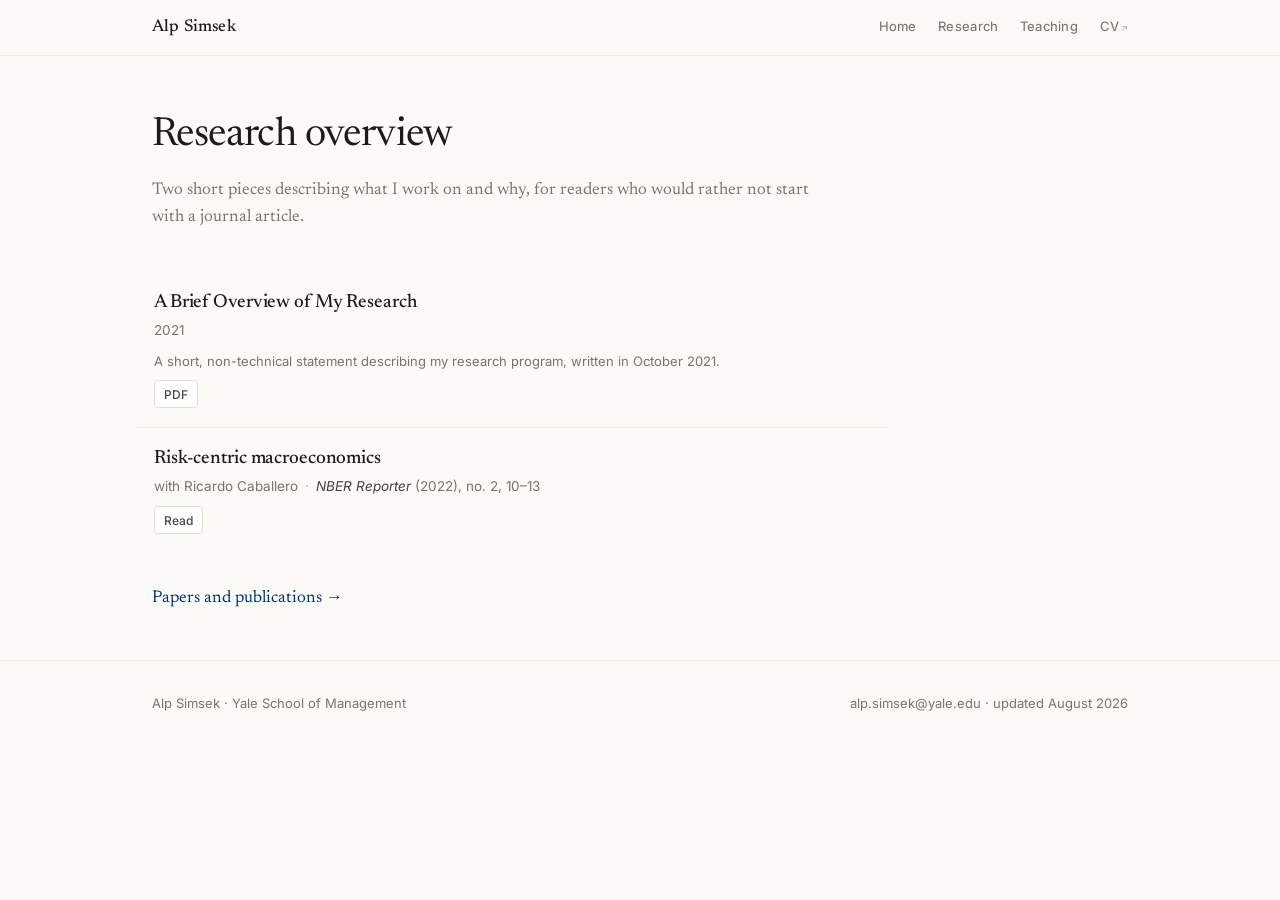
==== docs/overview.html @ 882c56d6 "Rework research page structure and add a research overview page - Three jump chips instead of four: " ====
<!doctype html>
<html lang="en">
<head>
<meta charset="utf-8">
<meta name="viewport" content="width=device-width, initial-scale=1">
<title>Research overview — Alp Simsek</title>
<meta name="description" content="Short non-technical pieces describing the research program of Alp Simsek.">
<meta name="author" content="Alp Simsek">
<meta property="og:title" content="Research overview — Alp Simsek">
<meta property="og:description" content="Short non-technical pieces describing the research program of Alp Simsek.">
<meta property="og:type" content="website">
<meta property="og:url" content="https://alpsimsek.org/overview.html">
<link rel="canonical" href="https://alpsimsek.org/overview.html">
<link rel="preconnect" href="https://fonts.googleapis.com">
<link rel="preconnect" href="https://fonts.gstatic.com" crossorigin>
<link rel="stylesheet" href="https://fonts.googleapis.com/css2?family=Inter:wght@400;450;500;600&family=Newsreader:ital,opsz,wght@0,6..72,300..600;1,6..72,300..600&display=swap">
<link rel="stylesheet" href="assets/style.css">
<link rel="icon" href="data:image/svg+xml,<svg xmlns=%22http://www.w3.org/2000/svg%22 viewBox=%220 0 100 100%22><text y=%22.9em%22 font-size=%2290%22 font-family=%22Georgia,serif%22>A</text></svg>">
</head>
<body>

<header class="site-header">
  <div class="wrap">
    <a class="brand" href="index.html">Alp Simsek</a>
    <nav class="site-nav"><a href="index.html">Home</a><a href="research.html">Research</a><a href="teaching.html">Teaching</a><a href="https://www.dropbox.com/s/v7c8ki8d0lcqtub/simsekCV.pdf?dl=0">CV<span class="ext">↗</span></a></nav>
  </div>
</header>

<main>

<div class="wrap">
  <h1 class="page-title">Research overview</h1>
  <p class="page-intro">Two short pieces describing what I work on and why,
     for readers who would rather not start with a journal article.</p>
  <ul class="papers">
<li class="paper">
  <p class="paper-title"><a href="https://www.dropbox.com/s/bnaxsffk120bpgu/professionalStatementPublic.pdf?dl=0">A Brief Overview of My Research</a></p>
  <p class="paper-meta">2021</p>
  <p class="paper-note">A short, non-technical statement describing my research program, written in October 2021.</p>
  <div class="paper-links"><a href="https://www.dropbox.com/s/bnaxsffk120bpgu/professionalStatementPublic.pdf?dl=0">PDF</a></div>
</li>
<li class="paper">
  <p class="paper-title"><a href="https://www.nber.org/reporter/2022number2/risk-centric-macroeconomics">Risk-centric macroeconomics</a></p>
  <p class="paper-meta">with Ricardo Caballero<span class="dot">·</span><span class="outlet">NBER Reporter</span> (2022), no. 2, 10–13</p>
  <div class="paper-links"><a href="https://www.nber.org/reporter/2022number2/risk-centric-macroeconomics">Read</a></div>
</li>
</ul>
  <p style="margin-top:2rem"><a href="research.html">Papers and publications &rarr;</a></p>
</div>

</main>

<footer class="site-footer">
  <div class="wrap">
    <span>Alp Simsek · Yale School of Management</span>
    <span><a href="mailto:alp.simsek@yale.edu">alp.simsek@yale.edu</a> · updated August 2026</span>
  </div>
</footer>

</body>
</html>
---- docs/assets/style.css ----
/* ==========================================================================
   Alp Simsek — personal site
   Hand-written CSS. No frameworks, no build step beyond build.py.
   ========================================================================== */

/* ---------- tokens: light (default) ---------- */
:root {
  --bg:        #fbfaf7;
  --bg-tint:   #f4f1ea;
  --surface:   #ffffff;
  --ink:       #1c1b19;
  --ink-soft:  #45423e;
  --muted:     #7a746c;
  --rule:      #e4dfd5;
  --rule-soft: #eeeae2;
  --accent:    #00356b;   /* Yale blue */
  --accent-2:  #0b5c8a;
  --pill-bg:   #ffffff;
  --pill-ink:  #4a4640;
  --shadow:    0 1px 2px rgba(28,27,25,.05), 0 8px 24px -16px rgba(28,27,25,.28);

  --serif: "Newsreader", Charter, "Iowan Old Style", Georgia, "Times New Roman", serif;
  --sans:  "Inter", -apple-system, BlinkMacSystemFont, "Segoe UI", Helvetica, Arial, sans-serif;

  --measure: 42rem;
  --page:    64rem;
}

@media (prefers-color-scheme: dark) {
  :root:not([data-theme="light"]) {
    --bg:        #14151a;
    --bg-tint:   #1a1c22;
    --surface:   #1b1d23;
    --ink:       #eae7e2;
    --ink-soft:  #c6c2bb;
    --muted:     #948e85;
    --rule:      #2c2f37;
    --rule-soft: #24272e;
    --accent:    #8fb8dd;
    --accent-2:  #a9cbe8;
    --pill-bg:   #1f2228;
    --pill-ink:  #bdb8b0;
    --shadow:    0 1px 2px rgba(0,0,0,.4), 0 8px 24px -16px rgba(0,0,0,.7);
  }
}

:root[data-theme="dark"] {
  --bg:        #14151a;
  --bg-tint:   #1a1c22;
  --surface:   #1b1d23;
  --ink:       #eae7e2;
  --ink-soft:  #c6c2bb;
  --muted:     #948e85;
  --rule:      #2c2f37;
  --rule-soft: #24272e;
  --accent:    #8fb8dd;
  --accent-2:  #a9cbe8;
  --pill-bg:   #1f2228;
  --pill-ink:  #bdb8b0;
  --shadow:    0 1px 2px rgba(0,0,0,.4), 0 8px 24px -16px rgba(0,0,0,.7);
}

/* ---------- base ---------- */
* { box-sizing: border-box; }

html { -webkit-text-size-adjust: 100%; scroll-behavior: smooth; }

body {
  margin: 0;
  background: var(--bg);
  color: var(--ink);
  font-family: var(--serif);
  font-size: 1.0625rem;
  line-height: 1.62;
  font-optical-sizing: auto;
  -webkit-font-smoothing: antialiased;
  text-rendering: optimizeLegibility;
}

a { color: var(--accent); text-decoration: none; }
a:hover { color: var(--accent-2); text-decoration: underline; text-underline-offset: .18em; }

p { margin: 0 0 1em; }
em { font-style: italic; }
img { max-width: 100%; display: block; }

::selection { background: color-mix(in srgb, var(--accent) 18%, transparent); }

/* ---------- layout ---------- */
.wrap { max-width: var(--page); margin: 0 auto; padding: 0 1.5rem; }
.col  { max-width: var(--measure); }

/* ---------- header ---------- */
.site-header {
  position: sticky; top: 0; z-index: 20;
  background: color-mix(in srgb, var(--bg) 88%, transparent);
  backdrop-filter: saturate(1.4) blur(10px);
  -webkit-backdrop-filter: saturate(1.4) blur(10px);
  border-bottom: 1px solid var(--rule-soft);
}
.site-header .wrap {
  display: flex; align-items: baseline; justify-content: space-between;
  gap: 1.5rem; padding-top: .85rem; padding-bottom: .85rem;
}
.brand {
  font-family: var(--serif);
  font-size: 1.0625rem; font-weight: 500; letter-spacing: .01em;
  color: var(--ink);
}
.brand:hover { text-decoration: none; color: var(--accent); }

nav.site-nav { display: flex; gap: 1.35rem; flex-wrap: wrap; }
nav.site-nav a {
  font-family: var(--sans);
  font-size: .8125rem; font-weight: 450; letter-spacing: .02em;
  color: var(--muted);
  padding-bottom: 2px;
  border-bottom: 1px solid transparent;
}
nav.site-nav a:hover { color: var(--ink); text-decoration: none; border-bottom-color: var(--rule); }
nav.site-nav a[aria-current="page"] { color: var(--ink); border-bottom-color: var(--accent); }
nav.site-nav a .ext { font-size: .7em; opacity: .55; margin-left: .18em; }

/* ---------- hero ---------- */
.hero { padding: 3.75rem 0 2.5rem; }
.hero-grid {
  display: grid;
  grid-template-columns: minmax(0, 1fr) 15rem;
  gap: 3rem;
  align-items: start;
}
.hero h1 {
  font-family: var(--serif);
  font-size: clamp(2.1rem, 1.3rem + 2.6vw, 3.1rem);
  font-weight: 400;
  line-height: 1.08;
  letter-spacing: -.018em;
  margin: 0 0 .55rem;
}
.hero .role {
  font-family: var(--sans);
  font-size: .9375rem; font-weight: 450;
  color: var(--ink-soft);
  margin: 0 0 .25rem;
}
.hero .role .sep { color: var(--rule); margin: 0 .5rem; }
.hero .tagline {
  font-size: 1.0625rem; color: var(--muted); font-style: italic;
  margin: 0 0 1.75rem;
}

.portrait {
  width: 100%;
  height: auto;          /* beat the img height attribute so aspect-ratio wins */
  aspect-ratio: 4 / 5;
  object-fit: cover;
  object-position: 50% 14%;
  border-radius: 3px;
  box-shadow: var(--shadow);
  filter: saturate(.96);
}

/* ---------- prose ---------- */
.prose { max-width: var(--measure); }
.prose p { color: var(--ink-soft); }
.prose p:last-child { margin-bottom: 0; }

/* ---------- quick links ---------- */
.quicklinks { display: flex; flex-wrap: wrap; gap: .5rem; margin: 1.75rem 0 0; }
.quicklinks a {
  font-family: var(--sans);
  font-size: .8125rem; font-weight: 500; letter-spacing: .01em;
  color: var(--ink);
  background: var(--pill-bg);
  border: 1px solid var(--rule);
  border-radius: 999px;
  padding: .4rem .9rem;
  transition: border-color .15s ease, transform .15s ease;
}
.quicklinks a:hover {
  text-decoration: none;
  border-color: var(--accent);
  color: var(--accent);
  transform: translateY(-1px);
}

/* ---------- roles list under portrait ---------- */
.sidecard {
  font-family: var(--sans);
  font-size: .8125rem;
  line-height: 1.6;
  color: var(--muted);
  margin-top: 1rem;
}
.sidecard li { margin-bottom: .5rem; list-style: none; }
.sidecard ul { margin: 0; padding: 0; }
.sidecard em { font-style: italic; }

/* ---------- section headings ---------- */
.section { padding: 2.5rem 0; border-top: 1px solid var(--rule-soft); }
.section:first-of-type { border-top: 0; }

h2.section-title {
  font-family: var(--sans);
  font-size: .75rem;
  font-weight: 600;
  letter-spacing: .1em;
  text-transform: uppercase;
  color: var(--muted);
  margin: 0 0 1.75rem;
}

h3.group-title {
  max-width: 46rem;
  font-family: var(--serif);
  font-size: 1.25rem; font-weight: 500; letter-spacing: -.005em;
  margin: 2.75rem 0 1.25rem;
  padding-bottom: .4rem;
  border-bottom: 1px solid var(--rule);
}
h3.group-title:first-child { margin-top: 0; }

.page-title {
  font-family: var(--serif);
  font-size: clamp(1.9rem, 1.4rem + 1.6vw, 2.5rem);
  font-weight: 400; letter-spacing: -.015em;
  margin: 3rem 0 .5rem;
}
.page-intro { color: var(--muted); max-width: var(--measure); margin: 0 0 2.5rem; }

/* ---------- paper list ---------- */
.papers { list-style: none; margin: 0; padding: 0; max-width: 46rem; }

.paper {
  padding: 1.15rem 0 1.15rem 1.1rem;
  margin-left: -1.1rem;
  border-bottom: 1px solid var(--rule-soft);
  border-left: 2px solid transparent;
  transition: border-left-color .18s ease, background .18s ease;
}
.paper:last-child { border-bottom: 0; }
.paper:hover { border-left-color: var(--accent); background: var(--bg-tint); }

.paper-title {
  font-family: var(--serif);
  font-size: 1.1875rem;
  font-weight: 500;
  line-height: 1.32;
  letter-spacing: -.006em;
  margin: 0 0 .3rem;
  color: var(--ink);
}
.paper-title a { color: inherit; }
.paper-title a:hover { color: var(--accent); text-decoration: none; }

.paper-meta {
  font-family: var(--sans);
  font-size: .84375rem;
  color: var(--muted);
  margin: 0 0 .55rem;
}
.paper-meta .outlet { font-style: italic; color: var(--ink-soft); }
.paper-meta .dot { margin: 0 .45rem; opacity: .5; }

.paper-note {
  font-family: var(--sans);
  font-size: .8125rem;
  color: var(--muted);
  margin: 0 0 .55rem;
}
.paper-note em { font-style: italic; }

/* link pills */
.paper-links { display: flex; flex-wrap: wrap; gap: .35rem; align-items: center; }
.paper-links a, .abstract-toggle {
  font-family: var(--sans);
  font-size: .75rem; font-weight: 500; letter-spacing: .015em;
  color: var(--pill-ink);
  background: var(--pill-bg);
  border: 1px solid var(--rule);
  border-radius: 4px;
  padding: .2rem .55rem;
  white-space: nowrap;
  transition: border-color .15s ease, color .15s ease;
}
.paper-links a:hover { color: var(--accent); border-color: var(--accent); text-decoration: none; }

/* abstract disclosure */
details.abstract { margin-top: .55rem; }
details.abstract > summary {
  list-style: none;
  display: inline-block;
  cursor: pointer;
  font-family: var(--sans);
  font-size: .75rem; font-weight: 500; letter-spacing: .015em;
  color: var(--pill-ink);
  background: var(--pill-bg);
  border: 1px solid var(--rule);
  border-radius: 4px;
  padding: .2rem .55rem;
  user-select: none;
  transition: border-color .15s ease, color .15s ease;
}
details.abstract > summary::-webkit-details-marker { display: none; }
details.abstract > summary:hover { color: var(--accent); border-color: var(--accent); }
details.abstract > summary::after { content: " ＋"; font-size: .8em; opacity: .6; }
details.abstract[open] > summary::after { content: " －"; }
details.abstract[open] > summary { color: var(--accent); border-color: var(--accent); }
.abstract-body {
  margin-top: .85rem;
  padding-left: .9rem;
  border-left: 2px solid var(--rule);
  font-size: .96875rem;
  line-height: 1.6;
  color: var(--ink-soft);
  max-width: var(--measure);
}

/* keep the abstract row on its own line under the pills */
.paper-actions { display: flex; flex-wrap: wrap; gap: .35rem; align-items: center; }

/* ---------- teaching ---------- */
.courses { list-style: none; margin: 0; padding: 0; }
.course {
  display: grid;
  grid-template-columns: 7.5rem minmax(0,1fr);
  gap: 1rem;
  padding: .85rem 0;
  border-bottom: 1px solid var(--rule-soft);
}
.course:last-child { border-bottom: 0; }
.course .code {
  font-family: var(--sans);
  font-size: .8125rem; font-weight: 500;
  color: var(--muted);
  padding-top: .18rem;
}
.course .name { font-size: 1.0625rem; font-weight: 500; margin: 0 0 .15rem; }
.course .detail { font-family: var(--sans); font-size: .8125rem; color: var(--muted); }
.course .detail a { font-size: inherit; }

.students-group { margin-bottom: 2rem; }
.students-group h4 {
  font-family: var(--sans);
  font-size: .8125rem; font-weight: 600; letter-spacing: .02em;
  color: var(--ink);
  margin: 0 0 .5rem;
}
.students-group p { color: var(--ink-soft); margin: 0; }

/* ---------- honors ---------- */
.honors { list-style: none; margin: 0; padding: 0; max-width: var(--measure); }
.honors li {
  padding: .45rem 0 .45rem 1.1rem;
  position: relative;
  color: var(--ink-soft);
  font-size: 1rem;
}
.honors li::before {
  content: "";
  position: absolute; left: 0; top: 1.05em;
  width: .35rem; height: 1px; background: var(--muted);
}

/* ---------- contact ---------- */
.contact-grid {
  display: grid;
  grid-template-columns: repeat(auto-fit, minmax(14rem, 1fr));
  gap: 2rem;
  max-width: var(--measure);
}
.contact-grid h4 {
  font-family: var(--sans);
  font-size: .75rem; font-weight: 600; letter-spacing: .08em; text-transform: uppercase;
  color: var(--muted);
  margin: 0 0 .5rem;
}
.contact-grid p { color: var(--ink-soft); margin: 0; }

/* ---------- footer ---------- */
.site-footer {
  border-top: 1px solid var(--rule-soft);
  margin-top: 3rem;
  padding: 2rem 0 3rem;
  font-family: var(--sans);
  font-size: .8125rem;
  color: var(--muted);
}
.site-footer .wrap { display: flex; justify-content: space-between; gap: 1.5rem; flex-wrap: wrap; }
.site-footer a { color: var(--muted); }
.site-footer a:hover { color: var(--accent); }

/* ---------- responsive ---------- */
@media (max-width: 46rem) {
  .hero { padding: 2.25rem 0 1.5rem; }
  .hero-grid { grid-template-columns: 1fr; gap: 1.75rem; }
  .portrait-wrap { max-width: 11rem; }
  .course { grid-template-columns: 1fr; gap: .1rem; }
  .course .code { padding-top: 0; }
  .site-header .wrap { flex-direction: column; align-items: flex-start; gap: .5rem; }
  nav.site-nav { gap: 1.1rem; }
}

@media (prefers-reduced-motion: reduce) {
  html { scroll-behavior: auto; }
  * { transition: none !important; }
}

/* ---------- print ---------- */
@media print {
  .site-header, .site-footer, .quicklinks { display: none; }
  body { background: #fff; color: #000; }
  details.abstract[open] > summary { display: none; }
}

/* ---------- in-page jump nav (research) ---------- */
.jumps {
  display: flex; flex-wrap: wrap; gap: .4rem;
  max-width: 46rem;
  margin: 0 0 2.5rem;
  padding-bottom: 1.75rem;
  border-bottom: 1px solid var(--rule-soft);
}
.jumps a {
  font-family: var(--sans);
  font-size: .75rem; font-weight: 500; letter-spacing: .015em;
  color: var(--pill-ink);
  background: var(--pill-bg);
  border: 1px solid var(--rule);
  border-radius: 999px;
  padding: .25rem .7rem;
  transition: border-color .15s ease, color .15s ease;
}
.jumps a:hover { color: var(--accent); border-color: var(--accent); text-decoration: none; }

/* offset anchors so the sticky header doesn't cover the heading */
h3.group-title { scroll-margin-top: 5rem; }

/* keep teaching content on the same measure as the paper lists */
.courses, .students-group, .honors { max-width: 46rem; }

/* ---------- subheading inside a research group ---------- */
h4.subgroup-title {
  font-family: var(--sans);
  font-size: .75rem;
  font-weight: 600;
  letter-spacing: .08em;
  text-transform: uppercase;
  color: var(--muted);
  max-width: 46rem;
  margin: 2rem 0 .75rem;
}
h4.subgroup-title:first-of-type { margin-top: 0; }
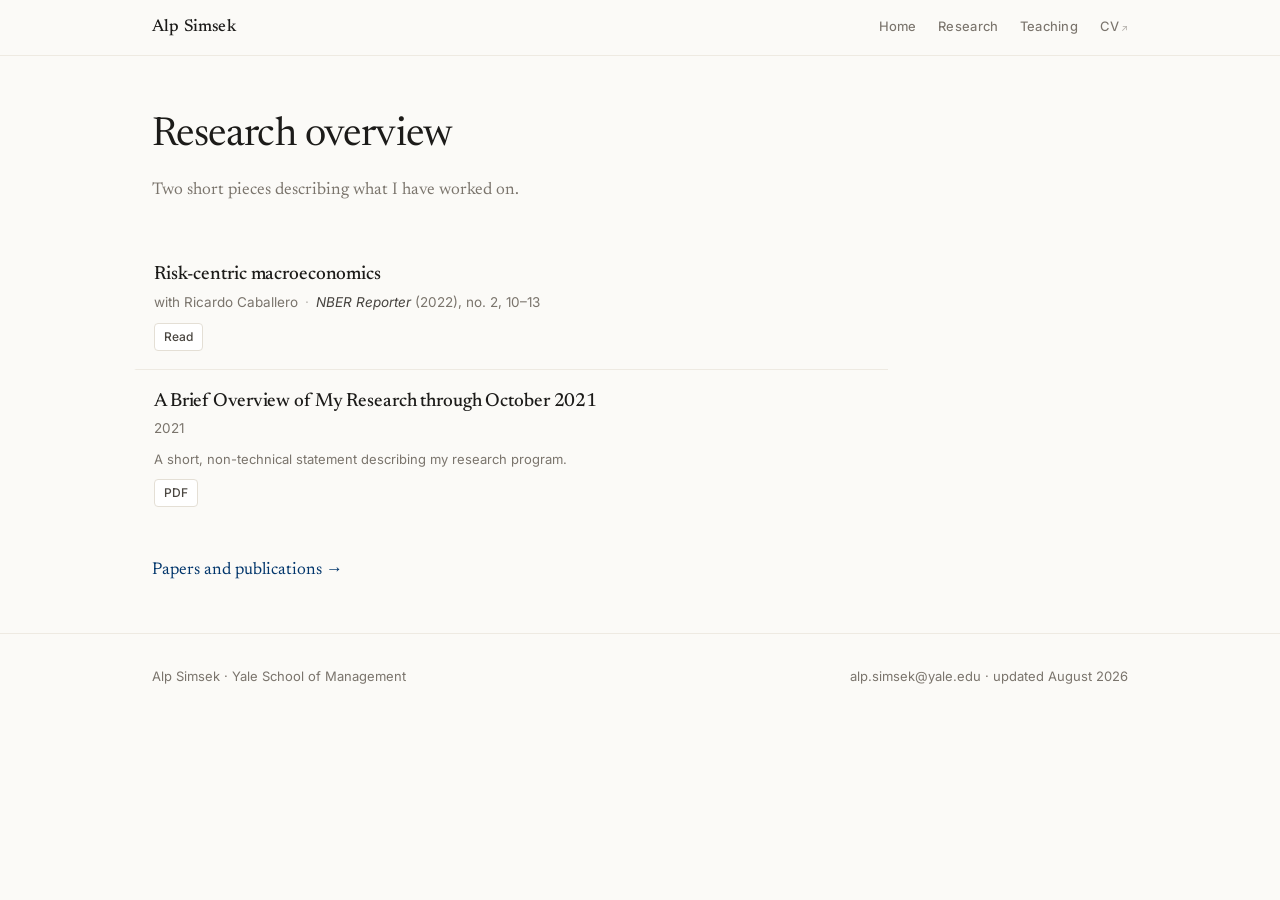
==== commit 0d97f446: "Reorder and reword the research overview page NBER Reporter essay first, research statement second. " ====
--- a/docs/overview.html
+++ b/docs/overview.html
@@ -30,19 +30,18 @@
 
 <div class="wrap">
   <h1 class="page-title">Research overview</h1>
-  <p class="page-intro">Two short pieces describing what I work on and why,
-     for readers who would rather not start with a journal article.</p>
+  <p class="page-intro">Two short pieces describing what I have worked on.</p>
   <ul class="papers">
-<li class="paper">
-  <p class="paper-title"><a href="https://www.dropbox.com/s/bnaxsffk120bpgu/professionalStatementPublic.pdf?dl=0">A Brief Overview of My Research</a></p>
-  <p class="paper-meta">2021</p>
-  <p class="paper-note">A short, non-technical statement describing my research program, written in October 2021.</p>
-  <div class="paper-links"><a href="https://www.dropbox.com/s/bnaxsffk120bpgu/professionalStatementPublic.pdf?dl=0">PDF</a></div>
-</li>
 <li class="paper">
   <p class="paper-title"><a href="https://www.nber.org/reporter/2022number2/risk-centric-macroeconomics">Risk-centric macroeconomics</a></p>
   <p class="paper-meta">with Ricardo Caballero<span class="dot">·</span><span class="outlet">NBER Reporter</span> (2022), no. 2, 10–13</p>
   <div class="paper-links"><a href="https://www.nber.org/reporter/2022number2/risk-centric-macroeconomics">Read</a></div>
+</li>
+<li class="paper">
+  <p class="paper-title"><a href="https://www.dropbox.com/s/bnaxsffk120bpgu/professionalStatementPublic.pdf?dl=0">A Brief Overview of My Research through October 2021</a></p>
+  <p class="paper-meta">2021</p>
+  <p class="paper-note">A short, non-technical statement describing my research program.</p>
+  <div class="paper-links"><a href="https://www.dropbox.com/s/bnaxsffk120bpgu/professionalStatementPublic.pdf?dl=0">PDF</a></div>
 </li>
 </ul>
   <p style="margin-top:2rem"><a href="research.html">Papers and publications &rarr;</a></p>
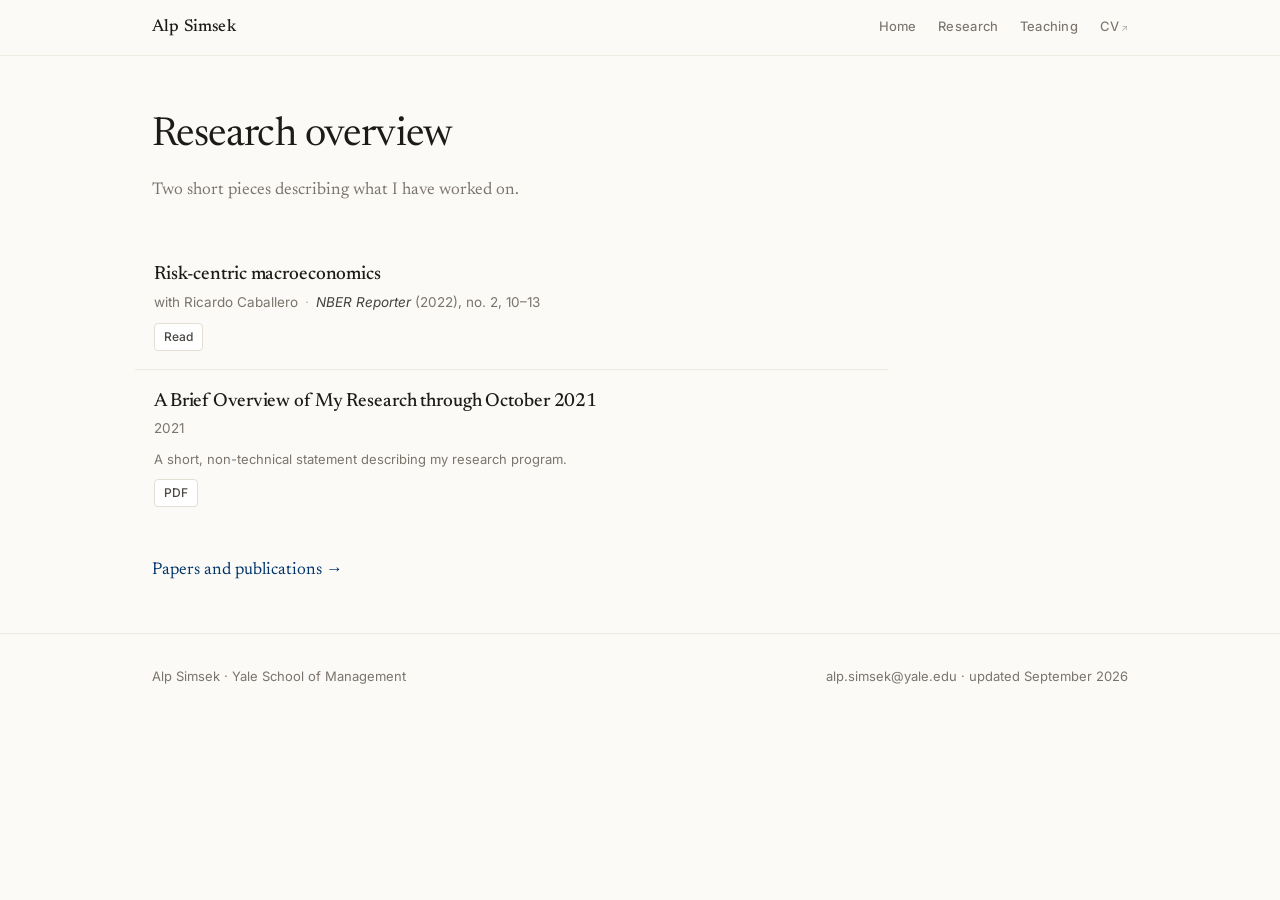
==== commit 40328ad1: "Update Financial Conditions Targeting (abstract, position) and label working-paper years as 'updated" ====
--- a/docs/overview.html
+++ b/docs/overview.html
@@ -52,7 +52,7 @@
 <footer class="site-footer">
   <div class="wrap">
     <span>Alp Simsek · Yale School of Management</span>
-    <span><a href="mailto:alp.simsek@yale.edu">alp.simsek@yale.edu</a> · updated August 2026</span>
+    <span><a href="mailto:alp.simsek@yale.edu">alp.simsek@yale.edu</a> · updated September 2026</span>
   </div>
 </footer>
 
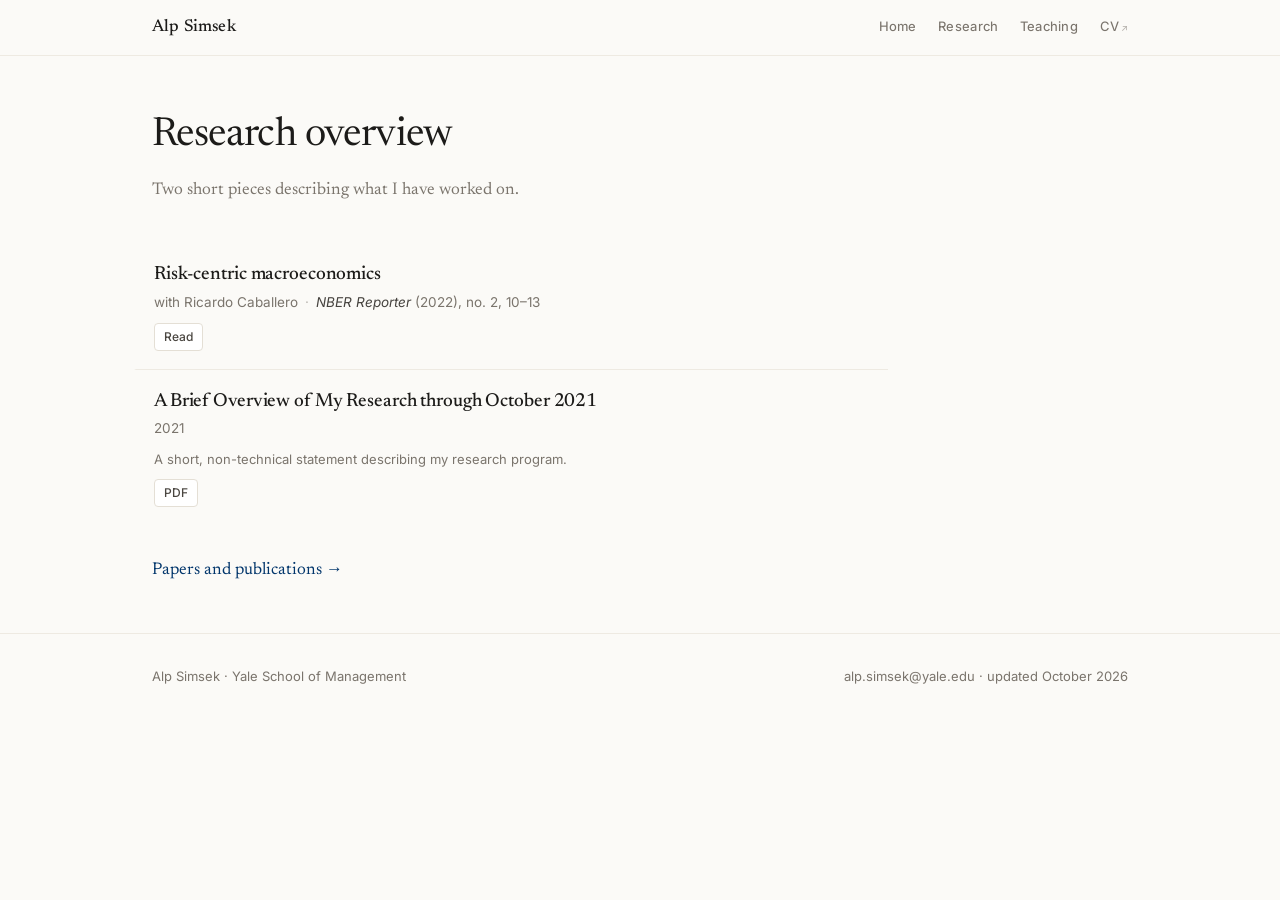
==== commit 49280332: "Forward Guidance and Financial Conditions: update abstract to the current draft Co-Authored-By: Clau" ====
--- a/docs/overview.html
+++ b/docs/overview.html
@@ -52,7 +52,7 @@
 <footer class="site-footer">
   <div class="wrap">
     <span>Alp Simsek · Yale School of Management</span>
-    <span><a href="mailto:alp.simsek@yale.edu">alp.simsek@yale.edu</a> · updated September 2026</span>
+    <span><a href="mailto:alp.simsek@yale.edu">alp.simsek@yale.edu</a> · updated October 2026</span>
   </div>
 </footer>
 
